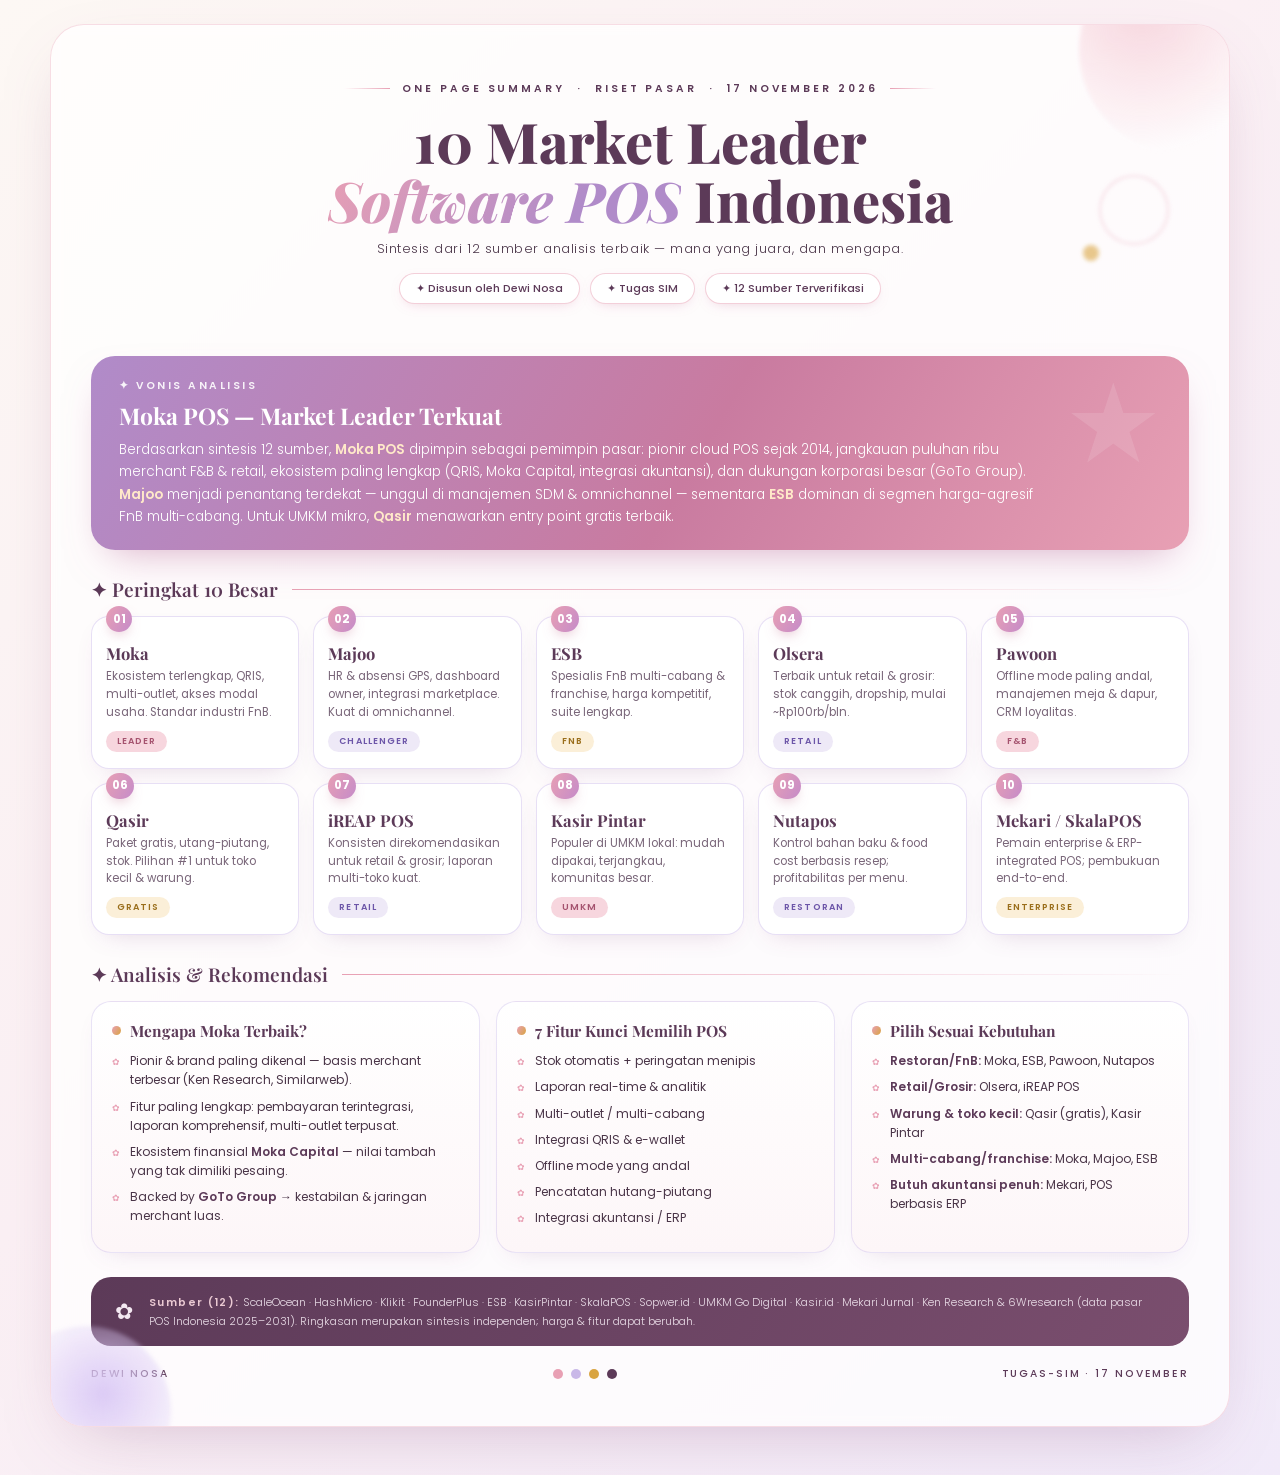
==== 17-November/Dewi Nosa/Dewi Nosa.html @ 042500d7 "Pindahkan Dewi Nosa.html ke folder Dewi Nosa + redesain aesthetic" ====
<!DOCTYPE html>
<html lang="id">
<head>
<meta charset="UTF-8">
<meta name="viewport" content="width=device-width, initial-scale=1.0">
<title>One Page Summary — Market Leader POS Indonesia | Dewi Nosa</title>
<link rel="preconnect" href="https://fonts.googleapis.com">
<link href="https://fonts.googleapis.com/css2?family=Playfair+Display:ital,wght@0,600;0,800;1,600&family=Poppins:wght@300;400;500;600;700&display=swap" rel="stylesheet">
<style>
  * { margin:0; padding:0; box-sizing:border-box; }
  :root {
    --rose:#E8A0B4; --blush:#F7D6DE; --lav:#C9B8E8; --lilac:#EEE9F7;
    --cream:#FDF8F4; --plum:#5C3A58; --gold:#D9A441; --white:#FFFFFF;
    --ink:#4A3548;
  }
  body { font-family:'Poppins',sans-serif; background:linear-gradient(135deg,#FDF8F4 0%,#FBF0F4 45%,#F1EAF9 100%); color:var(--ink); }
  .page { max-width:1180px; margin:24px auto 48px; padding:36px 40px 44px; position:relative; overflow:hidden;
          background:rgba(255,255,255,.75); backdrop-filter:blur(6px);
          border-radius:34px; border:1px solid rgba(232,160,180,.35);
          box-shadow:0 24px 70px -28px rgba(140,80,130,.35); }

  /* decorative blobs */
  .blob { position:absolute; border-radius:50%; filter:blur(2px); pointer-events:none; }
  .b1 { width:210px;height:210px; top:-80px; right:-60px; background:radial-gradient(circle at 30% 30%, var(--blush), transparent 70%); }
  .b2 { width:170px;height:170px; bottom:-70px; left:-50px; background:radial-gradient(circle at 60% 40%, #DCCBF5, transparent 70%); }
  .b3 { width:70px;height:70px; top:150px; right:60px; border:2px solid var(--rose); opacity:.35; }
  .b4 { width:16px;height:16px; top:220px; right:130px; background:var(--gold); border-radius:50%; opacity:.6; }

  /* ===== Header ===== */
  header { text-align:center; padding:10px 40px 26px; position:relative; }
  .kicker { display:inline-flex; align-items:center; gap:12px; font-weight:600; letter-spacing:.28em; font-size:10.5px; text-transform:uppercase; color:var(--plum); }
  .kicker::before, .kicker::after { content:""; width:46px; height:1px; background:linear-gradient(90deg,transparent,var(--rose)); }
  .kicker::after { background:linear-gradient(90deg,var(--rose),transparent); }
  h1 { font-family:'Playfair Display',serif; font-size:clamp(34px,4.8vw,56px); font-weight:800; line-height:1.06; margin-top:14px; color:var(--plum); }
  h1 em { font-style:italic; background:linear-gradient(120deg,var(--rose),#B08BC9 70%); -webkit-background-clip:text; background-clip:text; color:transparent; }
  .subtitle { margin-top:10px; font-size:13px; font-weight:300; letter-spacing:.04em; }
  .meta-chips { margin-top:14px; display:flex; gap:10px; justify-content:center; flex-wrap:wrap; }
  .chip { font-size:11px; font-weight:500; padding:6px 16px; border-radius:999px; background:#fff; border:1px solid rgba(232,160,180,.5); color:var(--plum); box-shadow:0 4px 14px -6px rgba(200,120,150,.4); }

  /* ===== Verdict ===== */
  .verdict { margin:26px 0; border-radius:24px; padding:22px 28px; color:#fff; position:relative; overflow:hidden;
             background:linear-gradient(120deg,#B08BC9 0%, #C97BA0 55%, #E8A0B4 100%);
             box-shadow:0 18px 40px -18px rgba(180,100,150,.55); }
  .verdict::after { content:"★"; position:absolute; right:26px; top:-14px; font-size:110px; opacity:.12; }
  .verdict .label { font-size:10.5px; font-weight:600; letter-spacing:.24em; text-transform:uppercase; opacity:.9; }
  .verdict h2 { font-family:'Playfair Display',serif; font-size:23px; margin:6px 0 8px; }
  .verdict p { font-size:13.5px; font-weight:300; line-height:1.65; max-width:940px; }
  .verdict b { font-weight:600; color:#FFE9C9; }

  /* ===== Top 10 grid ===== */
  .sec-title { display:flex; align-items:center; gap:14px; margin:26px 0 14px; }
  .sec-title span { font-family:'Playfair Display',serif; font-size:19px; font-weight:600; color:var(--plum); white-space:nowrap; }
  .sec-title i { height:1px; flex:1; background:linear-gradient(90deg,var(--rose),transparent); }
  .grid { display:grid; grid-template-columns:repeat(5,1fr); gap:14px; }
  .card { background:#fff; border-radius:18px; padding:16px 14px 16px; position:relative;
          border:1px solid rgba(201,184,232,.45); box-shadow:0 10px 26px -14px rgba(140,90,140,.3);
          transition:transform .2s ease, box-shadow .2s ease; }
  .card:hover { transform:translateY(-4px); box-shadow:0 16px 32px -14px rgba(180,100,150,.45); }
  .card .rank { position:absolute; top:-11px; left:14px; min-width:26px; height:26px; padding:0 6px; border-radius:999px;
                display:flex; align-items:center; justify-content:center; font-weight:700; font-size:11.5px; color:#fff;
                background:linear-gradient(120deg,var(--rose),#C58BC9); box-shadow:0 6px 14px -6px rgba(200,120,150,.7); }
  .card h3 { font-family:'Playfair Display',serif; font-size:16.5px; font-weight:700; color:var(--plum); margin:9px 0 4px; }
  .card p { font-size:11.5px; line-height:1.55; color:#7A677A; }
  .tag { display:inline-block; margin-top:9px; font-size:9px; font-weight:600; letter-spacing:.12em; text-transform:uppercase;
         padding:4px 11px; border-radius:999px; }
  .tag.rose{ background:var(--blush); color:#A4526E } .tag.lav{ background:var(--lilac); color:#6C55A8 }
  .tag.gold{ background:#FBEFD8; color:#9A6E1B }

  /* ===== Why section ===== */
  .why { display:grid; grid-template-columns:1.15fr 1fr 1fr; gap:16px; margin-top:10px; }
  .col { background:linear-gradient(180deg,#fff, #FDF6F8); border-radius:20px; padding:18px 20px;
         border:1px solid rgba(201,184,232,.4); box-shadow:0 10px 26px -16px rgba(140,90,140,.28); }
  .col h4 { font-family:'Playfair Display',serif; font-size:15.5px; color:var(--plum); margin-bottom:10px; display:flex; align-items:center; gap:9px; }
  .col h4 .ico { width:9px; height:9px; border-radius:50%; background:linear-gradient(120deg,var(--rose),var(--gold)); }
  .col ul { list-style:none; }
  .col li { font-size:12px; line-height:1.6; padding-left:18px; position:relative; margin-bottom:7px; }
  .col li::before { content:"✿"; position:absolute; left:0; font-size:9px; color:var(--rose); top:4px; }
  .col b { font-weight:600; color:var(--plum); }

  /* ===== Sources ===== */
  .sources { margin-top:24px; border-radius:20px; padding:16px 24px; display:flex; gap:16px; align-items:center;
             background:linear-gradient(120deg,#5C3A58,#7A4E6E); color:#F4E9F2; }
  .sources .heart { font-size:22px; }
  .sources p { font-size:11px; line-height:1.65; font-weight:300; opacity:.92; }
  .sources b { font-weight:600; color:#F7D6DE; letter-spacing:.14em; font-size:10.5px; }

  footer { margin-top:20px; display:flex; justify-content:space-between; align-items:center;
           font-size:10.5px; font-weight:500; letter-spacing:.18em; text-transform:uppercase; color:var(--plum); }
  footer .dots { display:flex; gap:8px; }
  footer .dots i { width:10px; height:10px; border-radius:50%; }
  footer .dots i:nth-child(1){ background:var(--rose) } footer .dots i:nth-child(2){ background:var(--lav) }
  footer .dots i:nth-child(3){ background:var(--gold) } footer .dots i:nth-child(4){ background:var(--plum) }

  @media (max-width:900px){ .grid{grid-template-columns:repeat(2,1fr)} .why{grid-template-columns:1fr} }
</style>
</head>
<body>
<div class="page">
  <div class="blob b1"></div><div class="blob b2"></div><div class="blob b3"></div><div class="blob b4"></div>

  <header>
    <div class="kicker">One Page Summary &nbsp;·&nbsp; Riset Pasar &nbsp;·&nbsp; 17 November 2026</div>
    <h1>10 Market Leader<br><em>Software POS</em> Indonesia</h1>
    <p class="subtitle">Sintesis dari 12 sumber analisis terbaik — mana yang juara, dan mengapa.</p>
    <div class="meta-chips">
      <span class="chip">✦ Disusun oleh Dewi Nosa</span>
      <span class="chip">✦ Tugas SIM</span>
      <span class="chip">✦ 12 Sumber Terverifikasi</span>
    </div>
  </header>

  <section class="verdict">
    <div class="label">✦ Vonis Analisis</div>
    <h2>Moka POS — Market Leader Terkuat</h2>
    <p>Berdasarkan sintesis 12 sumber, <b>Moka POS</b> dipimpin sebagai pemimpin pasar: pionir cloud POS sejak 2014, jangkauan puluhan ribu merchant F&amp;B &amp; retail, ekosistem paling lengkap (QRIS, Moka Capital, integrasi akuntansi), dan dukungan korporasi besar (GoTo Group). <b>Majoo</b> menjadi penantang terdekat — unggul di manajemen SDM &amp; omnichannel — sementara <b>ESB</b> dominan di segmen harga-agresif FnB multi-cabang. Untuk UMKM mikro, <b>Qasir</b> menawarkan entry point gratis terbaik.</p>
  </section>

  <div class="sec-title"><span>✦ Peringkat 10 Besar</span><i></i></div>
  <section class="grid">
    <div class="card"><span class="rank">01</span><h3>Moka</h3><p>Ekosistem terlengkap, QRIS, multi-outlet, akses modal usaha. Standar industri FnB.</p><span class="tag rose">Leader</span></div>
    <div class="card"><span class="rank">02</span><h3>Majoo</h3><p>HR &amp; absensi GPS, dashboard owner, integrasi marketplace. Kuat di omnichannel.</p><span class="tag lav">Challenger</span></div>
    <div class="card"><span class="rank">03</span><h3>ESB</h3><p>Spesialis FnB multi-cabang &amp; franchise, harga kompetitif, suite lengkap.</p><span class="tag gold">FnB</span></div>
    <div class="card"><span class="rank">04</span><h3>Olsera</h3><p>Terbaik untuk retail &amp; grosir: stok canggih, dropship, mulai ~Rp100rb/bln.</p><span class="tag lav">Retail</span></div>
    <div class="card"><span class="rank">05</span><h3>Pawoon</h3><p>Offline mode paling andal, manajemen meja &amp; dapur, CRM loyalitas.</p><span class="tag rose">F&amp;B</span></div>
    <div class="card"><span class="rank">06</span><h3>Qasir</h3><p>Paket gratis, utang-piutang, stok. Pilihan #1 untuk toko kecil &amp; warung.</p><span class="tag gold">Gratis</span></div>
    <div class="card"><span class="rank">07</span><h3>iREAP POS</h3><p>Konsisten direkomendasikan untuk retail &amp; grosir; laporan multi-toko kuat.</p><span class="tag lav">Retail</span></div>
    <div class="card"><span class="rank">08</span><h3>Kasir Pintar</h3><p>Populer di UMKM lokal: mudah dipakai, terjangkau, komunitas besar.</p><span class="tag rose">UMKM</span></div>
    <div class="card"><span class="rank">09</span><h3>Nutapos</h3><p>Kontrol bahan baku &amp; food cost berbasis resep; profitabilitas per menu.</p><span class="tag lav">Restoran</span></div>
    <div class="card"><span class="rank">10</span><h3>Mekari / SkalaPOS</h3><p>Pemain enterprise &amp; ERP-integrated POS; pembukuan end-to-end.</p><span class="tag gold">Enterprise</span></div>
  </section>

  <div class="sec-title"><span>✦ Analisis &amp; Rekomendasi</span><i></i></div>
  <section class="why">
    <div class="col">
      <h4><span class="ico"></span>Mengapa Moka Terbaik?</h4>
      <ul>
        <li>Pionir &amp; brand paling dikenal — basis merchant terbesar (Ken Research, Similarweb).</li>
        <li>Fitur paling lengkap: pembayaran terintegrasi, laporan komprehensif, multi-outlet terpusat.</li>
        <li>Ekosistem finansial <b>Moka Capital</b> — nilai tambah yang tak dimiliki pesaing.</li>
        <li>Backed by <b>GoTo Group</b> → kestabilan &amp; jaringan merchant luas.</li>
      </ul>
    </div>
    <div class="col">
      <h4><span class="ico"></span>7 Fitur Kunci Memilih POS</h4>
      <ul>
        <li>Stok otomatis + peringatan menipis</li>
        <li>Laporan real-time &amp; analitik</li>
        <li>Multi-outlet / multi-cabang</li>
        <li>Integrasi QRIS &amp; e-wallet</li>
        <li>Offline mode yang andal</li>
        <li>Pencatatan hutang-piutang</li>
        <li>Integrasi akuntansi / ERP</li>
      </ul>
    </div>
    <div class="col">
      <h4><span class="ico"></span>Pilih Sesuai Kebutuhan</h4>
      <ul>
        <li><b>Restoran/FnB:</b> Moka, ESB, Pawoon, Nutapos</li>
        <li><b>Retail/Grosir:</b> Olsera, iREAP POS</li>
        <li><b>Warung &amp; toko kecil:</b> Qasir (gratis), Kasir Pintar</li>
        <li><b>Multi-cabang/franchise:</b> Moka, Majoo, ESB</li>
        <li><b>Butuh akuntansi penuh:</b> Mekari, POS berbasis ERP</li>
      </ul>
    </div>
  </section>

  <section class="sources">
    <span class="heart">✿</span>
    <p><b>Sumber (12):</b> ScaleOcean · HashMicro · Klikit · FounderPlus · ESB · KasirPintar · SkalaPOS · Sopwer.id · UMKM Go Digital · Kasir.id · Mekari Jurnal · Ken Research &amp; 6Wresearch (data pasar POS Indonesia 2025–2031). Ringkasan merupakan sintesis independen; harga &amp; fitur dapat berubah.</p>
  </section>

  <footer>
    <span>Dewi Nosa</span>
    <div class="dots"><i></i><i></i><i></i><i></i></div>
    <span>Tugas-SIM · 17 November</span>
  </footer>
</div>
</body>
</html>
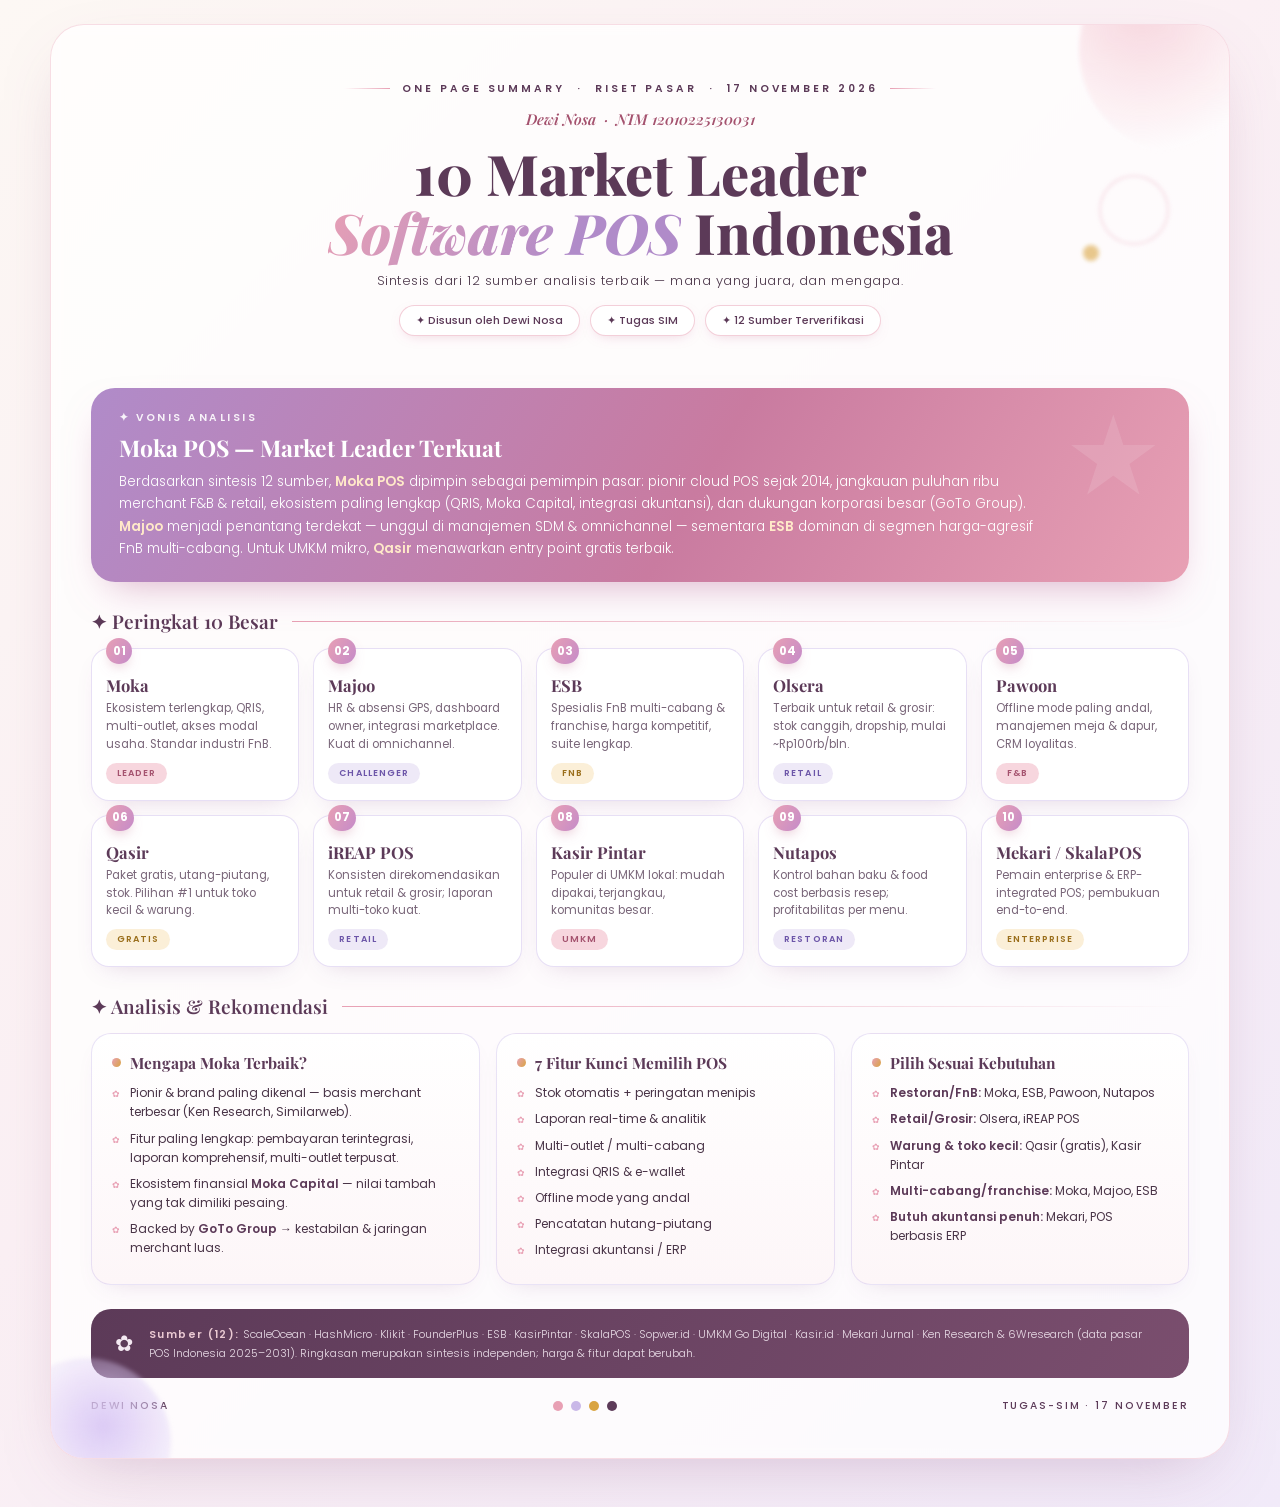
==== commit 406c33de: "Tambah nama & NIM di header Dewi Nosa.html" ====
--- a/17-November/Dewi Nosa/Dewi Nosa.html
+++ b/17-November/Dewi Nosa/Dewi Nosa.html
@@ -34,6 +34,7 @@
   h1 { font-family:'Playfair Display',serif; font-size:clamp(34px,4.8vw,56px); font-weight:800; line-height:1.06; margin-top:14px; color:var(--plum); }
   h1 em { font-style:italic; background:linear-gradient(120deg,var(--rose),#B08BC9 70%); -webkit-background-clip:text; background-clip:text; color:transparent; }
   .subtitle { margin-top:10px; font-size:13px; font-weight:300; letter-spacing:.04em; }
+  .byline { margin-top:12px; font-family:'Playfair Display',serif; font-size:15px; font-style:italic; font-weight:600; color:#A4526E; }
   .meta-chips { margin-top:14px; display:flex; gap:10px; justify-content:center; flex-wrap:wrap; }
   .chip { font-size:11px; font-weight:500; padding:6px 16px; border-radius:999px; background:#fff; border:1px solid rgba(232,160,180,.5); color:var(--plum); box-shadow:0 4px 14px -6px rgba(200,120,150,.4); }
 
@@ -100,6 +101,7 @@
 
   <header>
     <div class="kicker">One Page Summary &nbsp;·&nbsp; Riset Pasar &nbsp;·&nbsp; 17 November 2026</div>
+    <p class="byline">Dewi Nosa &nbsp;·&nbsp; NIM 12010225130031</p>
     <h1>10 Market Leader<br><em>Software POS</em> Indonesia</h1>
     <p class="subtitle">Sintesis dari 12 sumber analisis terbaik — mana yang juara, dan mengapa.</p>
     <div class="meta-chips">
